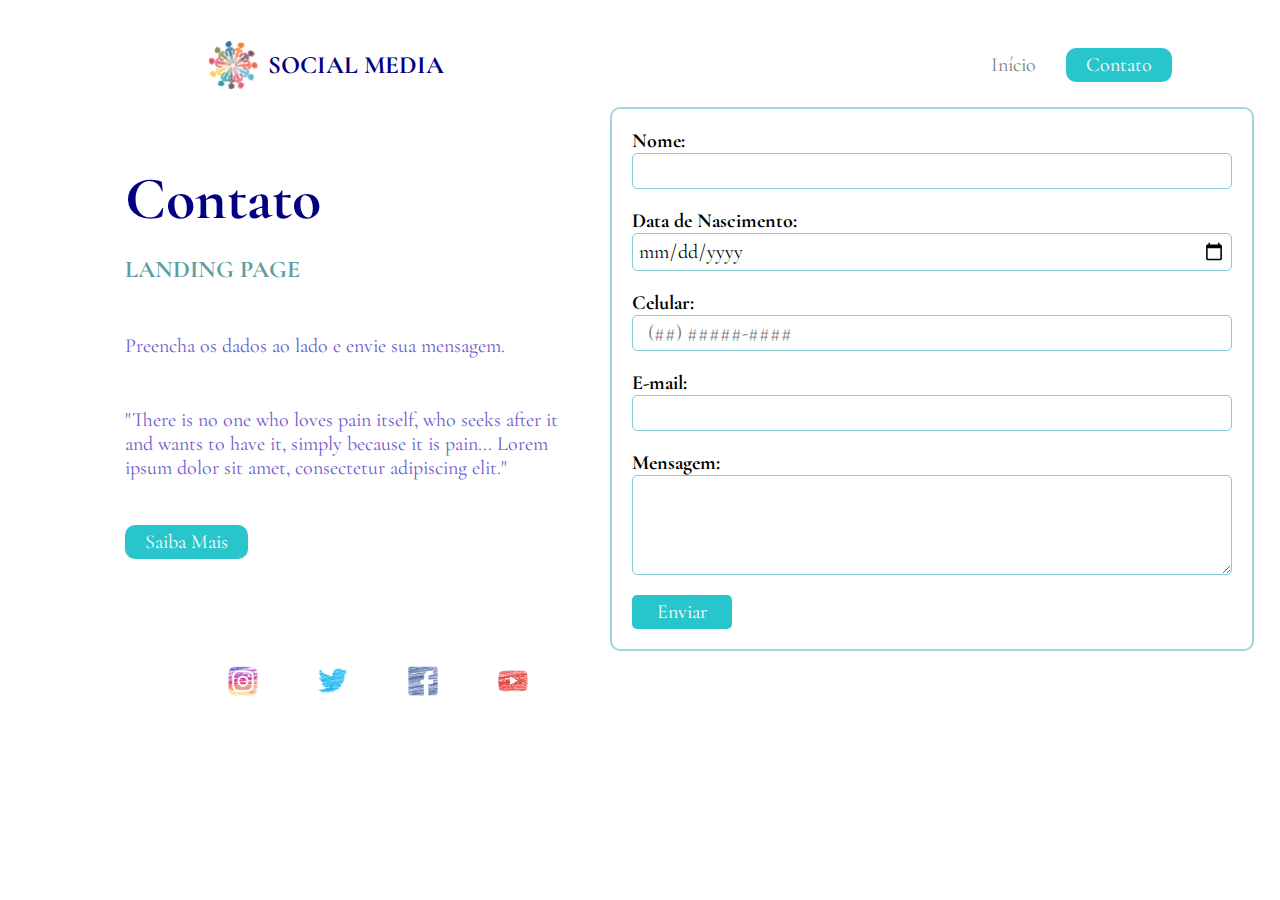
==== contato.html @ 5a4efc25 "Initial commit" ====
<!DOCTYPE html>
<html lang="en">
    <head>
        <meta charset="UTF-8">
        <meta http-equiv="X-UA-Compatible" content="IE=edge">
        <meta name="viewport" content="width=device-width, initial-scale=1.0">
        <link rel="stylesheet" href="style.css">
        <link rel="icon" href="imagens/telefone.png">
        <script src="script.js" defer></script>
        <title>Contato</title>
    </head>
    <body id="contact">

        <header>
            <a href="index.html">
                <div class="identity">
                    <img class="logo" src="imagens/logo.png" alt="page-logo"
                        width="50px">
                    <h1 class="company-title">Social Media</h1>
                </div>
            </a>

            <nav class="links">
                <a class="nav-inicio" href="index.html">Início</a>
                <a id="contato" class="nav-links" href="contato.html">Contato</a>
            </nav>
        </header>

        <section class="content-contact">
            <div class="midle">
                <h1 class="conteudo">Contato</h1>
                <h2 class="landing-page">Landing Page</h2>
                <p class="paragraph">Preencha os dados ao lado e envie sua
                    mensagem.</p>
                <p class="paragraph">
                    "There is no one who loves pain itself, who seeks after it
                    and
                    wants to have it, simply because it is pain...
                    Lorem ipsum dolor sit amet, consectetur adipiscing elit."
                </p>
                <a href="#" class="saiba-mais">Saiba Mais</a>
            </div>

            <form action>
                <fieldset class="fields">
                    <label for="nome">Nome:</label>
                    <input type="text" id="nome">

                    <label for="nascimento">Data de Nascimento:</label>
                    <input type="date" id="nascimento">

                    <label for="celular">Celular:</label>
                    <input type="text" placeholder="(##) #####-####" id="celular">

                    <label for="email">E-mail:</label>
                    <input type="text" id="email" autocomplete="true">

                    <label for="mensagem">Mensagem:</label>
                    <textarea cols="40" rows="5" id="mensagem"></textarea>

                    <button type="submit" class="btn">Enviar</button>
                </fieldset>
            </form>
        </section>

        <footer>
            <div class="socials-contact">

                <li>
                    <a href="#" class="social"><img
                            src="imagens/instagram-logo.png"
                            alt="instagram-logo">
                    </a>
                </li>

                <li>
                    <a href="#" class="social"><img
                            src="imagens/twitter-logo.png"
                            alt="twitter-logo">
                    </a>
                </li>

                <li>
                    <a href="#" class="social">
                        <img src="imagens/facebook-logo.png" alt="facebook-logo">
                    </a>
                </li>

                <li>
                    <a href="#" class="social"><img
                            src="imagens/youtube-logo.png"
                            alt="youtube-logo">
                    </a>
                </li>

            </div>
        </footer>

    </body>
</html>
---- style.css ----
@import url('https://fonts.googleapis.com/css2?family=Cormorant+Garamond:wght@500&display=swap');

* {
    font-size: 20px;
    font-family: 'Cormorant Garamond', serif;
}

header {
    display: flex;
    align-items: center;
    justify-content: space-between;
}

li {
    list-style: none;
    margin-right: 20px;
    display: inline;
    float: right;
}

a {
    text-decoration: none;
    color: gray;
    border-radius: 10px;
    padding: 5px 20px;
}

p {
    color: slateblue;
    width: 450px;
}

input, textarea {
    border: 1px solid #87ccd0;
    border-radius: 5px;
    margin-bottom: 20px;
    padding: 5px;
}

input::placeholder {
    padding: 10px;
}

label {
    font-weight: bold;
}

.identity {
    display: flex;
    align-items: center;
    margin-top: 20px;
    margin-left: 180px;
}

.logo {
    margin-right: 10px;
}

.company-title {
    text-transform: uppercase;
    font-weight: bold;
    font-size: 25px;
    color: navy;
}

.links {
    margin-top: 20px;
    margin-right: 100px;
    display: flex;
    flex-direction: reverse;
}

.links a:hover {
    background-color: #28C5CC;
    color: white;
}

.nav-inicio {
    margin-right: 10px;
}

.content {
    display: flex;
    align-items: center;
    justify-content: space-around;
    margin-top: 55px;
}

.midle {
    margin-left: 100px;
    margin-bottom: 50px;
}

.conteudo {
    font-size: 60px;
    margin-bottom: 5px;
    margin-top: 10px;
    color: navy;
}

.landing-page {
    text-transform: uppercase;
    color: cadetblue;
    font-size: larger;
}

.paragraph {
    margin-top: 50px;
    margin-bottom: 50px;
}

.saiba-mais {
    background-color: #28C5CC;
    color: white;
}

.image {
    margin-right: 100px;
}

.image img {
    border-radius: 50px;
}

.socials {
    display: flex;
    align-items: center;
    justify-content: center;
    margin-top: 90px;
    margin-left: 180px;
    width: 400px;
}

.social {
    background: none;
}

.social img {
    width: 30px;
}

.fields {
    border: 2px solid #87ccd0cc;
    border-radius: 10px;
    display: flex;
    flex-direction: column;
    padding: 20px;
    width: 600px;
    height: 500px;
}

.btn {
    background-color: #28C5CC;
    color: white;
    border: none;
    border-radius: 5px;
    width: 100px;
    padding: 5px;
    cursor: pointer;
}

.content-contact {
    display: flex;
    align-items: center;
    justify-content: space-around;
    margin-top: 5px;
}

.socials-contact {
    display: flex;
    align-items: center;
    justify-content: center;
    margin-top: 15px;
    margin-left: 180px;
    width: 400px;
}

.current-page {
    background-color: #28C5CC;
    color: white;
}
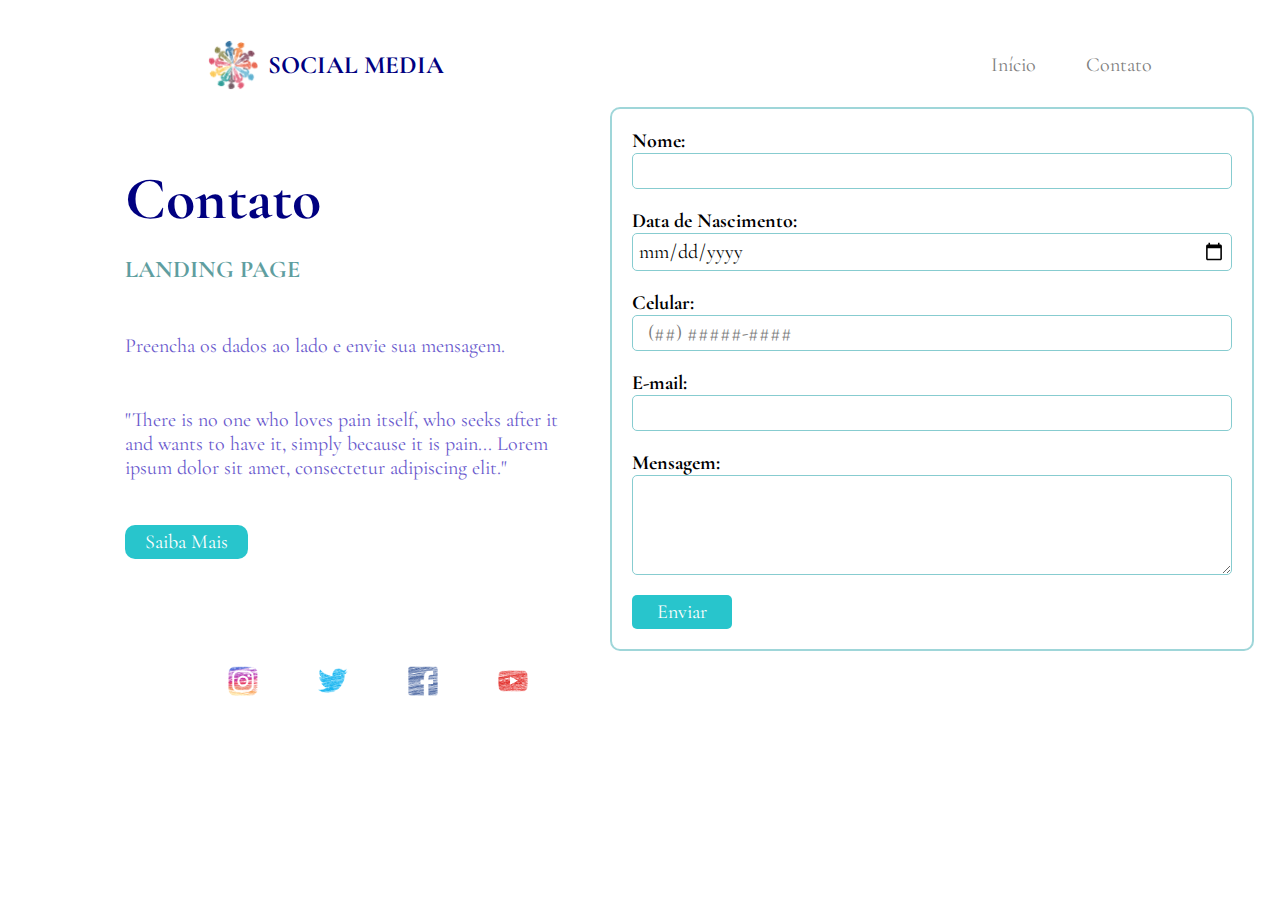
==== commit 63415bab: "update links" ====
--- a/contato.html
+++ b/contato.html
@@ -67,27 +67,27 @@
             <div class="socials-contact">
 
                 <li>
-                    <a href="#" class="social"><img
+                    <a href="https://www.instagram.com/" class="social"><img
                             src="imagens/instagram-logo.png"
                             alt="instagram-logo">
                     </a>
                 </li>
 
                 <li>
-                    <a href="#" class="social"><img
+                    <a href="https://twitter.com/" class="social"><img
                             src="imagens/twitter-logo.png"
                             alt="twitter-logo">
                     </a>
                 </li>
 
                 <li>
-                    <a href="#" class="social">
+                    <a href="https://www.facebook.com/" class="social">
                         <img src="imagens/facebook-logo.png" alt="facebook-logo">
                     </a>
                 </li>
 
                 <li>
-                    <a href="#" class="social"><img
+                    <a href="https://www.youtube.com/" class="social"><img
                             src="imagens/youtube-logo.png"
                             alt="youtube-logo">
                     </a>
